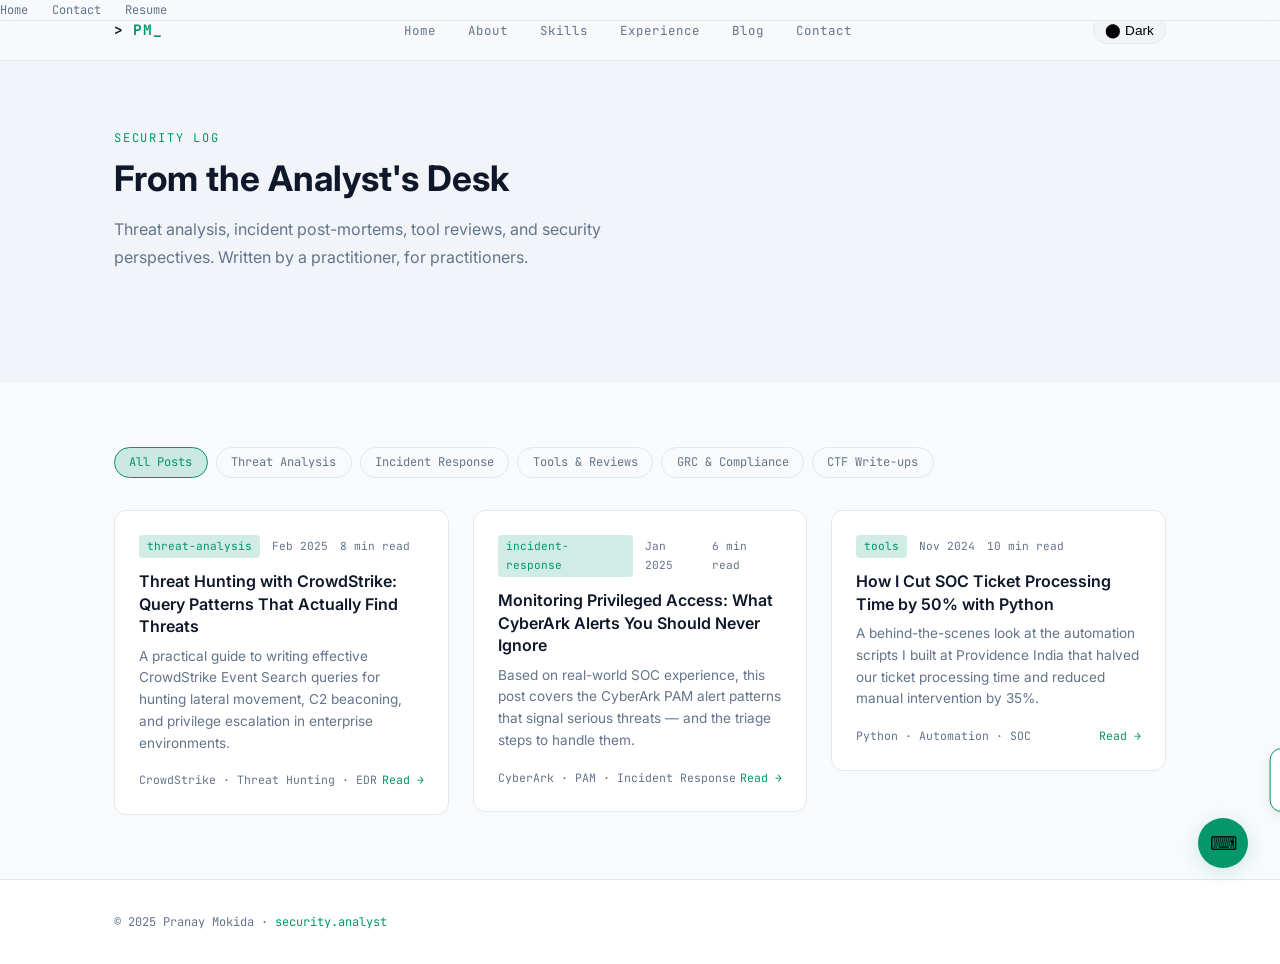
==== blog.html @ 8c3c6b0b "new site" ====
<!DOCTYPE html>
<html lang="en" data-theme="light">
<head>
  <meta charset="UTF-8">
  <meta name="viewport" content="width=device-width, initial-scale=1.0">
  <title>Security Log · Pranay Mokida</title>
  <meta name="description" content="Pranay Mokida's cybersecurity blog — threat analysis, incident response write-ups, and security research.">
  <meta name="author" content="Pranay Mokida">
  <link rel="canonical" href="https://pranaymokida.xyz/blog.html">
  <meta property="og:title" content="Security Log · Pranay Mokida">
  <meta property="og:description" content="Threat analysis, incident response write-ups, and security perspectives from Pranay Mokida.">
  <meta property="og:type" content="website">
  <link rel="stylesheet" href="css/style.css">
  <link rel="icon" href="data:image/svg+xml,<svg xmlns='http://www.w3.org/2000/svg' viewBox='0 0 100 100'><text y='.9em' font-size='90'>🛡</text></svg>">
</head>
<body>

<nav>
  <div class="nav-inner">
    <a href="index.html" class="nav-logo"><span>&gt;</span> PM_</a>
    <ul class="nav-links" id="nav-links">
      <li><a href="index.html#home">Home</a></li>
      <li><a href="index.html#about">About</a></li>
      <li><a href="index.html#skills">Skills</a></li>
      <li><a href="index.html#experience">Experience</a></li>
      <li><a href="blog.html" class="active">Blog</a></li>
      <li><a href="index.html#contact">Contact</a></li>
    </ul>
    <div class="nav-actions">
      <button class="theme-toggle" id="theme-toggle">⬤ Dark</button>
      <button class="hamburger" id="hamburger" aria-label="Open menu">
        <span></span><span></span><span></span>
      </button>
    </div>
  </div>
</nav>

<!-- Blog Hero -->
<div class="blog-page-hero">
  <div class="container">
    <p class="section-label">Security Log</p>
    <h1 class="section-title">From the Analyst's Desk</h1>
    <p class="section-subtitle">Threat analysis, incident post-mortems, tool reviews, and security perspectives. Written by a practitioner, for practitioners.</p>
  </div>
</div>

<!-- Blog Content -->
<div class="blog-page-grid">
  <div class="container">
    <!-- Filters -->
    <div class="blog-filters" id="blog-filters">
      <button class="filter-btn active" data-cat="all">All Posts</button>
      <button class="filter-btn" data-cat="threat-analysis">Threat Analysis</button>
      <button class="filter-btn" data-cat="incident-response">Incident Response</button>
      <button class="filter-btn" data-cat="tools">Tools & Reviews</button>
      <button class="filter-btn" data-cat="grc">GRC & Compliance</button>
      <button class="filter-btn" data-cat="ctf">CTF Write-ups</button>
    </div>

    <!-- Blog Grid (populated by JS) -->
    <div class="blog-grid" id="blog-grid">
      <div class="blog-empty">Loading posts...</div>
    </div>
  </div>
</div>

<footer>
  <div class="container footer-inner">
    <div class="footer-copy">© 2025 Pranay Mokida · <span class="mono" style="color:var(--accent);">security.analyst</span></div>
    <nav class="footer-links">
      <a href="index.html">Home</a>
      <a href="index.html#contact">Contact</a>
      <a href="index.html">Resume</a>
    </nav>
  </div>
</footer>

<button class="terminal-fab" id="terminal-fab" title="Open terminal">⌨</button>

<div class="terminal-window" id="terminal-window">
  <div class="term-bar">
    <div class="term-dot term-dot-r"></div>
    <div class="term-dot term-dot-y"></div>
    <div class="term-dot term-dot-g"></div>
    <span class="term-title">pranay@pm-terminal ~ bash</span>
  </div>
  <div class="terminal-output" id="term-output"></div>
  <div class="terminal-input-wrap">
    <span class="term-prompt">pranay@pm ~ $</span>
    <input type="text" class="terminal-input" id="term-input" placeholder="type a command..." autocomplete="off" spellcheck="false">
  </div>
</div>

<div class="achievement-toast" id="achievement-toast">
  <div class="achievement-icon">🏆</div>
  <div class="achievement-text">
    <div class="achievement-label">Achievement Unlocked</div>
    <div class="achievement-name"></div>
  </div>
</div>

<script src="blog-data.js"></script>
<script>
(function() {
  const grid = document.getElementById('blog-grid');
  if (!grid || typeof BLOG_POSTS === 'undefined') return;

  function render(posts) {
    if (posts.length === 0) {
      grid.innerHTML = '<div class="blog-empty">No posts in this category yet. Check back soon!</div>';
      return;
    }
    grid.innerHTML = posts.map(p => `
      <div class="blog-card-wrap" data-cat="${p.category}">
        <a href="post.html?slug=${p.slug}" class="blog-card">
          <div class="blog-card-meta">
            <span class="blog-cat">${p.category}</span>
            <span>${p.date}</span>
            <span>${p.readTime}</span>
          </div>
          <div class="blog-card-title">${p.title}</div>
          <div class="blog-card-excerpt">${p.excerpt}</div>
          <div class="blog-card-footer">
            <span>${p.tags ? p.tags.slice(0,3).join(' · ') : ''}</span>
            <span class="blog-read-more">Read →</span>
          </div>
        </a>
      </div>
    `).join('');
  }

  render(BLOG_POSTS);

  // Filter
  document.querySelectorAll('.filter-btn').forEach(btn => {
    btn.addEventListener('click', () => {
      document.querySelectorAll('.filter-btn').forEach(b => b.classList.remove('active'));
      btn.classList.add('active');
      const cat = btn.dataset.cat;
      if (cat === 'all') { render(BLOG_POSTS); }
      else { render(BLOG_POSTS.filter(p => p.category === cat)); }
    });
  });
})();
</script>
<script src="js/main.js"></script>
</body>
</html>
---- css/style.css ----
/* ============================================================
   Pranay Mokida – Cybersecurity Portfolio
   style.css
   ============================================================ */

/* ---------- Google Fonts ---------- */
@import url('https://fonts.googleapis.com/css2?family=JetBrains+Mono:wght@300;400;500;700&family=Inter:wght@300;400;500;600;700&display=swap');

/* ---------- CSS Custom Properties ---------- */
:root {
  --bg:        #f8fafc;
  --surface:   #ffffff;
  --surface2:  #f1f5f9;
  --text:      #0f172a;
  --muted:     #64748b;
  --accent:    #059669;
  --accent2:   #0891b2;
  --accent-glow: rgba(5, 150, 105, 0.18);
  --border:    #e2e8f0;
  --code-bg:   #f1f5f9;
  --nav-bg:    rgba(248,250,252,0.85);
  --shadow:    0 1px 3px rgba(0,0,0,0.08), 0 4px 16px rgba(0,0,0,0.06);
  --radius:    12px;
  --mono:      'JetBrains Mono', monospace;
  --sans:      'Inter', sans-serif;
  --transition: 0.25s cubic-bezier(0.4,0,0.2,1);
}

[data-theme="dark"] {
  --bg:        #030712;
  --surface:   #0f172a;
  --surface2:  #1e293b;
  --text:      #f1f5f9;
  --muted:     #94a3b8;
  --accent:    #10b981;
  --accent2:   #06b6d4;
  --accent-glow: rgba(16, 185, 129, 0.15);
  --border:    #1e293b;
  --code-bg:   #1e293b;
  --nav-bg:    rgba(3,7,18,0.85);
  --shadow:    0 1px 3px rgba(0,0,0,0.4), 0 4px 16px rgba(0,0,0,0.3);
}

/* ---------- Reset & Base ---------- */
*, *::before, *::after { box-sizing: border-box; margin: 0; padding: 0; }

html {
  scroll-behavior: smooth;
  font-size: 16px;
}

body {
  background-color: var(--bg);
  color: var(--text);
  font-family: var(--sans);
  line-height: 1.7;
  transition: background-color var(--transition), color var(--transition);
  overflow-x: hidden;
}

a { color: var(--accent); text-decoration: none; transition: color var(--transition); }
a:hover { color: var(--accent2); }

img { max-width: 100%; display: block; }

/* ---------- Scrollbar ---------- */
::-webkit-scrollbar { width: 6px; }
::-webkit-scrollbar-track { background: var(--bg); }
::-webkit-scrollbar-thumb { background: var(--border); border-radius: 3px; }
::-webkit-scrollbar-thumb:hover { background: var(--accent); }

/* ---------- Selection ---------- */
::selection { background: var(--accent-glow); color: var(--accent); }

/* ---------- Typography ---------- */
h1,h2,h3,h4 { line-height: 1.25; font-weight: 700; }
h1 { font-size: clamp(2rem, 5vw, 3.5rem); }
h2 { font-size: clamp(1.5rem, 3vw, 2rem); }
h3 { font-size: 1.15rem; }

.mono { font-family: var(--mono); }
.muted { color: var(--muted); }
.accent { color: var(--accent); }

/* ---------- Layout Helpers ---------- */
.container {
  max-width: 1100px;
  margin: 0 auto;
  padding: 0 1.5rem;
}

section { padding: 5rem 0; }

.section-label {
  font-family: var(--mono);
  font-size: 0.75rem;
  letter-spacing: 0.15em;
  text-transform: uppercase;
  color: var(--accent);
  margin-bottom: 0.5rem;
}

.section-title {
  font-size: clamp(1.6rem, 3vw, 2.2rem);
  margin-bottom: 1rem;
}

.section-subtitle {
  color: var(--muted);
  max-width: 560px;
  margin-bottom: 3rem;
}

/* ---------- Navigation ---------- */
nav {
  position: fixed;
  top: 0; left: 0; right: 0;
  z-index: 100;
  background: var(--nav-bg);
  backdrop-filter: blur(12px);
  -webkit-backdrop-filter: blur(12px);
  border-bottom: 1px solid var(--border);
  transition: background var(--transition), border-color var(--transition);
}

.nav-inner {
  display: flex;
  align-items: center;
  justify-content: space-between;
  padding: 1rem 1.5rem;
  max-width: 1100px;
  margin: 0 auto;
}

.nav-logo {
  font-family: var(--mono);
  font-size: 0.9rem;
  font-weight: 700;
  color: var(--accent);
  letter-spacing: 0.05em;
}

.nav-logo span { color: var(--text); }

.nav-links {
  display: flex;
  align-items: center;
  gap: 2rem;
  list-style: none;
}

.nav-links a {
  font-family: var(--mono);
  font-size: 0.78rem;
  letter-spacing: 0.08em;
  color: var(--muted);
  transition: color var(--transition);
}

.nav-links a:hover, .nav-links a.active { color: var(--accent); }

.nav-actions { display: flex; align-items: center; gap: 1rem; }

/* Theme Toggle */
.theme-toggle {
  background: var(--surface2);
  border: 1px solid var(--border);
  border-radius: 20px;
  padding: 0.3rem 0.7rem;
  cursor: pointer;
  font-size: 0.85rem;
  transition: all var(--transition);
  display: flex;
  align-items: center;
  gap: 0.4rem;
}

.theme-toggle:hover { border-color: var(--accent); }

.hamburger {
  display: none;
  background: none;
  border: none;
  cursor: pointer;
  padding: 0.4rem;
  flex-direction: column;
  gap: 5px;
}

.hamburger span {
  display: block;
  width: 22px;
  height: 2px;
  background: var(--text);
  border-radius: 2px;
  transition: all var(--transition);
}

/* ---------- Hero ---------- */
#home {
  min-height: 100vh;
  display: flex;
  align-items: center;
  position: relative;
  overflow: hidden;
  padding-top: 4rem;
}

#matrix-canvas {
  position: absolute;
  inset: 0;
  opacity: 0.04;
  pointer-events: none;
}

[data-theme="dark"] #matrix-canvas { opacity: 0.12; }

.hero-content { position: relative; z-index: 2; }

.hero-badge {
  display: inline-flex;
  align-items: center;
  gap: 0.5rem;
  background: var(--accent-glow);
  border: 1px solid var(--accent);
  border-radius: 20px;
  padding: 0.3rem 0.9rem;
  font-family: var(--mono);
  font-size: 0.72rem;
  letter-spacing: 0.1em;
  color: var(--accent);
  margin-bottom: 1.5rem;
}

.status-dot {
  width: 7px; height: 7px;
  border-radius: 50%;
  background: var(--accent);
  animation: pulse 2s infinite;
}

@keyframes pulse {
  0%, 100% { opacity: 1; box-shadow: 0 0 0 0 var(--accent-glow); }
  50% { opacity: 0.6; box-shadow: 0 0 0 6px transparent; }
}

.hero-title { margin-bottom: 0.5rem; }

.hero-title .greeting {
  display: block;
  font-family: var(--mono);
  font-size: 0.9rem;
  color: var(--muted);
  font-weight: 400;
  margin-bottom: 0.5rem;
}

.typewriter-wrap {
  display: block;
  overflow: hidden;
}

.typewriter {
  color: var(--accent);
  border-right: 3px solid var(--accent);
  white-space: nowrap;
  animation: blink-cursor 0.8s step-end infinite;
}

@keyframes blink-cursor {
  0%, 100% { border-color: var(--accent); }
  50% { border-color: transparent; }
}

.hero-sub {
  font-size: 1.1rem;
  color: var(--muted);
  max-width: 540px;
  margin: 1.25rem 0 2rem;
}

.hero-cta {
  display: flex;
  gap: 1rem;
  flex-wrap: wrap;
}

.btn {
  display: inline-flex;
  align-items: center;
  gap: 0.5rem;
  padding: 0.7rem 1.5rem;
  border-radius: var(--radius);
  font-family: var(--mono);
  font-size: 0.82rem;
  letter-spacing: 0.06em;
  font-weight: 500;
  cursor: pointer;
  transition: all var(--transition);
  border: 1px solid transparent;
  text-decoration: none;
}

.btn-primary {
  background: var(--accent);
  color: #fff;
}

.btn-primary:hover {
  background: var(--accent2);
  color: #fff;
  transform: translateY(-2px);
  box-shadow: 0 8px 24px var(--accent-glow);
}

.btn-outline {
  background: transparent;
  border-color: var(--border);
  color: var(--text);
}

.btn-outline:hover {
  border-color: var(--accent);
  color: var(--accent);
  transform: translateY(-2px);
}

.hero-stats {
  display: flex;
  gap: 2.5rem;
  margin-top: 3rem;
  flex-wrap: wrap;
}

.stat { text-align: center; }

.stat-num {
  font-family: var(--mono);
  font-size: 2rem;
  font-weight: 700;
  color: var(--accent);
  display: block;
  line-height: 1;
}

.stat-label {
  font-size: 0.75rem;
  color: var(--muted);
  letter-spacing: 0.08em;
  text-transform: uppercase;
  margin-top: 0.3rem;
}

/* ---------- About ---------- */
#about { background: var(--surface2); }

.about-grid {
  display: grid;
  grid-template-columns: 1fr 2fr;
  gap: 4rem;
  align-items: center;
}

.about-img-wrap {
  position: relative;
}

.about-img-frame {
  border-radius: var(--radius);
  overflow: hidden;
  border: 2px solid var(--border);
  position: relative;
}

.about-img-frame::after {
  content: '';
  position: absolute;
  inset: 0;
  border-radius: var(--radius);
  border: 2px solid var(--accent);
  transform: translate(8px, 8px);
  z-index: -1;
}

.about-img-frame img {
  width: 100%;
  object-fit: cover;
  display: block;
  filter: grayscale(20%);
  transition: filter var(--transition);
}

.about-img-frame:hover img { filter: grayscale(0%); }

.about-tags {
  display: flex;
  flex-wrap: wrap;
  gap: 0.5rem;
  margin-top: 1.5rem;
}

.tag {
  background: var(--code-bg);
  border: 1px solid var(--border);
  border-radius: 6px;
  padding: 0.25rem 0.65rem;
  font-family: var(--mono);
  font-size: 0.72rem;
  color: var(--accent);
}

.about-text p { color: var(--muted); margin-bottom: 1rem; }

/* ---------- Skills ---------- */
#skills {}

.skills-header {
  display: flex;
  justify-content: space-between;
  align-items: flex-end;
  flex-wrap: wrap;
  gap: 1rem;
  margin-bottom: 3rem;
}

.scan-btn {
  font-family: var(--mono);
  font-size: 0.78rem;
  background: transparent;
  border: 1px solid var(--accent);
  color: var(--accent);
  padding: 0.5rem 1.1rem;
  border-radius: 6px;
  cursor: pointer;
  letter-spacing: 0.08em;
  transition: all var(--transition);
  display: flex;
  align-items: center;
  gap: 0.5rem;
}

.scan-btn:hover {
  background: var(--accent);
  color: #fff;
}

.scan-btn.scanning { animation: scanning 1s steps(2) infinite; }

@keyframes scanning {
  0%, 100% { opacity: 1; }
  50% { opacity: 0.4; }
}

.skills-grid {
  display: grid;
  grid-template-columns: repeat(auto-fill, minmax(320px, 1fr));
  gap: 1.5rem;
}

.skill-card {
  background: var(--surface);
  border: 1px solid var(--border);
  border-radius: var(--radius);
  padding: 1.5rem;
  transition: all var(--transition);
  position: relative;
  overflow: hidden;
}

.skill-card::before {
  content: '';
  position: absolute;
  top: 0; left: 0; right: 0;
  height: 2px;
  background: linear-gradient(90deg, var(--accent), var(--accent2));
  transform: scaleX(0);
  transform-origin: left;
  transition: transform 0.4s ease;
}

.skill-card:hover { border-color: var(--accent); box-shadow: var(--shadow); }
.skill-card:hover::before { transform: scaleX(1); }

.skill-card-header {
  display: flex;
  align-items: center;
  gap: 0.75rem;
  margin-bottom: 1.2rem;
}

.skill-icon {
  width: 36px; height: 36px;
  background: var(--accent-glow);
  border-radius: 8px;
  display: flex;
  align-items: center;
  justify-content: center;
  font-size: 1rem;
}

.skill-card-title {
  font-family: var(--mono);
  font-size: 0.82rem;
  font-weight: 600;
  letter-spacing: 0.06em;
  color: var(--text);
}

.skill-items { display: flex; flex-direction: column; gap: 0.6rem; }

.skill-item {}

.skill-item-top {
  display: flex;
  justify-content: space-between;
  align-items: center;
  margin-bottom: 0.3rem;
}

.skill-name {
  font-size: 0.82rem;
  color: var(--text);
}

.skill-pct {
  font-family: var(--mono);
  font-size: 0.7rem;
  color: var(--accent);
}

.skill-bar {
  height: 4px;
  background: var(--surface2);
  border-radius: 2px;
  overflow: hidden;
}

.skill-bar-fill {
  height: 100%;
  background: linear-gradient(90deg, var(--accent), var(--accent2));
  border-radius: 2px;
  width: 0;
  transition: width 1.2s cubic-bezier(0.4, 0, 0.2, 1);
}

/* ---------- Experience ---------- */
#experience { background: var(--surface2); }

.timeline {
  position: relative;
  padding-left: 2rem;
}

.timeline::before {
  content: '';
  position: absolute;
  left: 0; top: 0; bottom: 0;
  width: 1px;
  background: linear-gradient(to bottom, var(--accent), transparent);
}

.timeline-item {
  position: relative;
  padding-bottom: 3rem;
  opacity: 0;
  transform: translateY(24px);
  transition: opacity 0.6s ease, transform 0.6s ease;
}

.timeline-item.visible { opacity: 1; transform: translateY(0); }

.timeline-dot {
  position: absolute;
  left: -2.35rem;
  top: 0.25rem;
  width: 12px; height: 12px;
  border-radius: 50%;
  background: var(--accent);
  border: 2px solid var(--bg);
  box-shadow: 0 0 0 3px var(--accent-glow);
}

.timeline-header {
  display: flex;
  flex-wrap: wrap;
  gap: 0.5rem;
  align-items: baseline;
  margin-bottom: 0.25rem;
}

.timeline-role {
  font-weight: 700;
  font-size: 1.05rem;
}

.timeline-company {
  font-family: var(--mono);
  font-size: 0.82rem;
  color: var(--accent);
}

.timeline-period {
  font-family: var(--mono);
  font-size: 0.72rem;
  color: var(--muted);
  background: var(--code-bg);
  padding: 0.15rem 0.5rem;
  border-radius: 4px;
  margin-left: auto;
}

.timeline-card {
  background: var(--surface);
  border: 1px solid var(--border);
  border-radius: var(--radius);
  padding: 1.25rem 1.5rem;
  margin-top: 0.75rem;
  transition: border-color var(--transition);
}

.timeline-card:hover { border-color: var(--accent); }

.timeline-bullets {
  list-style: none;
  display: flex;
  flex-direction: column;
  gap: 0.5rem;
}

.timeline-bullets li {
  font-size: 0.88rem;
  color: var(--muted);
  padding-left: 1.1rem;
  position: relative;
  line-height: 1.6;
}

.timeline-bullets li::before {
  content: '›';
  position: absolute;
  left: 0;
  color: var(--accent);
  font-weight: 700;
}

.timeline-tags {
  display: flex;
  flex-wrap: wrap;
  gap: 0.4rem;
  margin-top: 1rem;
}

/* ---------- Blog ---------- */
#blog {}

.blog-grid {
  display: grid;
  grid-template-columns: repeat(auto-fill, minmax(300px, 1fr));
  gap: 1.5rem;
}

.blog-card {
  background: var(--surface);
  border: 1px solid var(--border);
  border-radius: var(--radius);
  padding: 1.5rem;
  transition: all var(--transition);
  display: flex;
  flex-direction: column;
  text-decoration: none;
  color: inherit;
  position: relative;
  overflow: hidden;
}

.blog-card::after {
  content: '';
  position: absolute;
  bottom: 0; left: 0; right: 0;
  height: 2px;
  background: linear-gradient(90deg, var(--accent), var(--accent2));
  transform: scaleX(0);
  transition: transform 0.3s ease;
}

.blog-card:hover { border-color: var(--accent); box-shadow: var(--shadow); transform: translateY(-3px); }
.blog-card:hover::after { transform: scaleX(1); }

.blog-card-meta {
  display: flex;
  gap: 0.75rem;
  font-family: var(--mono);
  font-size: 0.7rem;
  color: var(--muted);
  margin-bottom: 0.75rem;
  align-items: center;
}

.blog-cat {
  background: var(--accent-glow);
  color: var(--accent);
  padding: 0.15rem 0.5rem;
  border-radius: 4px;
}

.blog-card-title {
  font-size: 1rem;
  font-weight: 600;
  margin-bottom: 0.5rem;
  line-height: 1.4;
  color: var(--text);
}

.blog-card-excerpt { font-size: 0.85rem; color: var(--muted); flex: 1; line-height: 1.6; }

.blog-card-footer {
  display: flex;
  justify-content: space-between;
  align-items: center;
  margin-top: 1rem;
  font-family: var(--mono);
  font-size: 0.72rem;
  color: var(--muted);
}

.blog-read-more { color: var(--accent); }

.blog-empty {
  text-align: center;
  padding: 3rem;
  color: var(--muted);
  font-family: var(--mono);
  font-size: 0.85rem;
  grid-column: 1/-1;
}

/* ---------- Contact ---------- */
#contact { background: var(--surface2); }

.contact-grid {
  display: grid;
  grid-template-columns: 1fr 1.5fr;
  gap: 4rem;
  align-items: start;
}

.contact-info { display: flex; flex-direction: column; gap: 1.5rem; }

.contact-item {
  display: flex;
  align-items: center;
  gap: 1rem;
}

.contact-icon {
  width: 42px; height: 42px;
  background: var(--accent-glow);
  border-radius: 10px;
  display: flex;
  align-items: center;
  justify-content: center;
  font-size: 1.1rem;
  flex-shrink: 0;
}

.contact-label {
  font-family: var(--mono);
  font-size: 0.7rem;
  color: var(--muted);
  text-transform: uppercase;
  letter-spacing: 0.1em;
}

.contact-val {
  font-size: 0.9rem;
  color: var(--text);
  font-weight: 500;
}

.contact-links { display: flex; gap: 0.75rem; flex-wrap: wrap; margin-top: 0.5rem; }

.social-btn {
  display: inline-flex;
  align-items: center;
  gap: 0.4rem;
  padding: 0.5rem 1rem;
  border-radius: 8px;
  border: 1px solid var(--border);
  font-family: var(--mono);
  font-size: 0.75rem;
  color: var(--muted);
  transition: all var(--transition);
}

.social-btn:hover {
  border-color: var(--accent);
  color: var(--accent);
  transform: translateY(-2px);
}

/* Terminal Form */
.terminal-form {
  background: var(--surface);
  border: 1px solid var(--border);
  border-radius: var(--radius);
  overflow: hidden;
}

.term-bar {
  background: var(--surface2);
  padding: 0.6rem 1rem;
  display: flex;
  align-items: center;
  gap: 0.5rem;
  border-bottom: 1px solid var(--border);
}

.term-dot {
  width: 10px; height: 10px;
  border-radius: 50%;
}

.term-dot-r { background: #ff5f57; }
.term-dot-y { background: #febc2e; }
.term-dot-g { background: #28c840; }

.term-title {
  font-family: var(--mono);
  font-size: 0.72rem;
  color: var(--muted);
  margin-left: 0.5rem;
}

.term-body { padding: 1.5rem; }

.form-group { margin-bottom: 1.2rem; }

.form-label {
  display: block;
  font-family: var(--mono);
  font-size: 0.72rem;
  color: var(--accent);
  margin-bottom: 0.4rem;
  letter-spacing: 0.06em;
}

.form-label::before { content: '$ '; color: var(--muted); }

.form-input, .form-textarea {
  width: 100%;
  background: var(--code-bg);
  border: 1px solid var(--border);
  border-radius: 8px;
  padding: 0.65rem 0.9rem;
  font-family: var(--mono);
  font-size: 0.85rem;
  color: var(--text);
  transition: border-color var(--transition);
  resize: vertical;
}

.form-input:focus, .form-textarea:focus {
  outline: none;
  border-color: var(--accent);
  box-shadow: 0 0 0 3px var(--accent-glow);
}

.form-textarea { min-height: 110px; }

.form-submit {
  width: 100%;
  padding: 0.8rem;
  background: var(--accent);
  color: #fff;
  border: none;
  border-radius: 8px;
  font-family: var(--mono);
  font-size: 0.82rem;
  letter-spacing: 0.08em;
  cursor: pointer;
  transition: all var(--transition);
  display: flex;
  align-items: center;
  justify-content: center;
  gap: 0.5rem;
}

.form-submit:hover { background: var(--accent2); transform: translateY(-1px); }

/* ---------- Footer ---------- */
footer {
  background: var(--surface);
  border-top: 1px solid var(--border);
  padding: 2rem 0;
}

.footer-inner {
  display: flex;
  justify-content: space-between;
  align-items: center;
  flex-wrap: wrap;
  gap: 1rem;
}

.footer-copy {
  font-family: var(--mono);
  font-size: 0.75rem;
  color: var(--muted);
}

.footer-links { display: flex; gap: 1.5rem; }

.footer-links a {
  font-family: var(--mono);
  font-size: 0.75rem;
  color: var(--muted);
  transition: color var(--transition);
}

.footer-links a:hover { color: var(--accent); }

/* ---------- Terminal Easter Egg ---------- */
.terminal-fab {
  position: fixed;
  bottom: 2rem;
  right: 2rem;
  width: 50px; height: 50px;
  background: var(--accent);
  border-radius: 50%;
  border: none;
  cursor: pointer;
  display: flex;
  align-items: center;
  justify-content: center;
  font-size: 1.2rem;
  box-shadow: 0 4px 20px var(--accent-glow);
  transition: all var(--transition);
  z-index: 200;
}

.terminal-fab:hover { transform: scale(1.1); background: var(--accent2); }

.terminal-overlay {
  position: fixed;
  inset: 0;
  background: rgba(0,0,0,0.5);
  z-index: 300;
  opacity: 0;
  pointer-events: none;
  transition: opacity var(--transition);
}

.terminal-overlay.open { opacity: 1; pointer-events: all; }

.terminal-window {
  position: fixed;
  bottom: 6rem;
  right: 2rem;
  width: 480px;
  max-width: calc(100vw - 2rem);
  background: #0d1117;
  border: 1px solid var(--accent);
  border-radius: var(--radius);
  overflow: hidden;
  z-index: 301;
  transform: translateY(20px) scale(0.97);
  opacity: 0;
  pointer-events: none;
  transition: all 0.25s cubic-bezier(0.4,0,0.2,1);
  box-shadow: 0 0 40px rgba(16,185,129,0.2);
}

.terminal-window.open { transform: translateY(0) scale(1); opacity: 1; pointer-events: all; }

.terminal-window .term-bar { background: #161b22; }

.terminal-output {
  padding: 1rem;
  height: 280px;
  overflow-y: auto;
  font-family: var(--mono);
  font-size: 0.78rem;
  line-height: 1.7;
  color: #c9d1d9;
}

.term-line-accent { color: #10b981; }
.term-line-muted { color: #6e7681; }
.term-line-cyan { color: #06b6d4; }
.term-line-err { color: #f85149; }

.terminal-input-wrap {
  display: flex;
  align-items: center;
  padding: 0.6rem 1rem;
  border-top: 1px solid #21262d;
  gap: 0.5rem;
}

.term-prompt {
  font-family: var(--mono);
  font-size: 0.78rem;
  color: #10b981;
  white-space: nowrap;
}

.terminal-input {
  flex: 1;
  background: transparent;
  border: none;
  font-family: var(--mono);
  font-size: 0.78rem;
  color: #c9d1d9;
  outline: none;
  caret-color: #10b981;
}

/* ---------- Achievement Toast ---------- */
.achievement-toast {
  position: fixed;
  bottom: 5.5rem;
  right: 2rem;
  background: var(--surface);
  border: 1px solid var(--accent);
  border-radius: var(--radius);
  padding: 0.75rem 1rem;
  display: flex;
  align-items: center;
  gap: 0.75rem;
  z-index: 500;
  transform: translateX(110%);
  transition: transform 0.4s cubic-bezier(0.34,1.56,0.64,1);
  box-shadow: var(--shadow);
  max-width: 300px;
}

.achievement-toast.show { transform: translateX(0); }

.achievement-icon { font-size: 1.4rem; }

.achievement-text {}

.achievement-label {
  font-family: var(--mono);
  font-size: 0.62rem;
  color: var(--accent);
  text-transform: uppercase;
  letter-spacing: 0.12em;
}

.achievement-name {
  font-size: 0.85rem;
  font-weight: 600;
  color: var(--text);
}

/* ---------- Blog Page ---------- */
.blog-page-hero {
  padding: 8rem 0 4rem;
  background: var(--surface2);
}

.blog-page-grid {
  padding: 4rem 0;
}

.blog-filters {
  display: flex;
  gap: 0.5rem;
  flex-wrap: wrap;
  margin-bottom: 2rem;
}

.filter-btn {
  font-family: var(--mono);
  font-size: 0.75rem;
  padding: 0.4rem 0.9rem;
  border-radius: 20px;
  border: 1px solid var(--border);
  background: transparent;
  color: var(--muted);
  cursor: pointer;
  transition: all var(--transition);
}

.filter-btn.active, .filter-btn:hover {
  border-color: var(--accent);
  color: var(--accent);
  background: var(--accent-glow);
}

/* ---------- Post Page ---------- */
.post-hero { padding: 8rem 0 3rem; background: var(--surface2); }

.post-meta {
  display: flex;
  gap: 1rem;
  flex-wrap: wrap;
  align-items: center;
  font-family: var(--mono);
  font-size: 0.75rem;
  color: var(--muted);
  margin-top: 0.75rem;
}

.post-body {
  max-width: 740px;
  margin: 3rem auto;
  padding: 0 1.5rem;
}

.post-body h2 { margin: 2rem 0 1rem; }
.post-body h3 { margin: 1.5rem 0 0.75rem; }
.post-body p { color: var(--muted); margin-bottom: 1rem; }
.post-body ul, .post-body ol { margin: 1rem 0 1rem 1.5rem; color: var(--muted); }
.post-body li { margin-bottom: 0.4rem; }
.post-body pre { background: var(--code-bg); padding: 1.25rem; border-radius: 8px; overflow-x: auto; margin: 1.25rem 0; border: 1px solid var(--border); }
.post-body code { font-family: var(--mono); font-size: 0.85rem; background: var(--code-bg); padding: 0.15em 0.4em; border-radius: 4px; color: var(--accent); }
.post-body pre code { background: transparent; padding: 0; color: #c9d1d9; }
.post-body blockquote { border-left: 3px solid var(--accent); padding-left: 1.25rem; margin: 1.25rem 0; color: var(--muted); font-style: italic; }
.post-body a { color: var(--accent); text-decoration: underline; }
.post-body hr { border: none; border-top: 1px solid var(--border); margin: 2rem 0; }

/* ---------- Glitch effect ---------- */
@keyframes glitch {
  0%,100% { clip-path: inset(0 0 98% 0); transform: translateX(-3px); }
  20% { clip-path: inset(30% 0 60% 0); transform: translateX(3px); }
  40% { clip-path: inset(60% 0 30% 0); transform: translateX(-3px); }
  60% { clip-path: inset(80% 0 10% 0); transform: translateX(2px); }
  80% { clip-path: inset(10% 0 80% 0); transform: translateX(-2px); }
}

.glitch { position: relative; }
.glitch::before, .glitch::after {
  content: attr(data-text);
  position: absolute;
  top: 0; left: 0;
  width: 100%;
  color: var(--text);
}
.glitch::before { color: var(--accent); animation: glitch 3s infinite linear alternate-reverse; }
.glitch::after { color: var(--accent2); animation: glitch 2.5s infinite linear alternate; }

/* ---------- Scroll reveal ---------- */
.reveal {
  opacity: 0;
  transform: translateY(30px);
  transition: opacity 0.7s ease, transform 0.7s ease;
}

.reveal.visible { opacity: 1; transform: translateY(0); }

/* ---------- Responsive ---------- */
@media (max-width: 768px) {
  .nav-links { display: none; flex-direction: column; position: absolute; top: 100%; left: 0; right: 0; background: var(--nav-bg); backdrop-filter: blur(12px); border-bottom: 1px solid var(--border); padding: 1rem 1.5rem; gap: 1rem; }
  .nav-links.open { display: flex; }
  .hamburger { display: flex; }
  .about-grid { grid-template-columns: 1fr; gap: 2rem; }
  .about-img-wrap { max-width: 260px; margin: 0 auto; }
  .contact-grid { grid-template-columns: 1fr; gap: 2rem; }
  .hero-stats { gap: 1.5rem; }
  .skills-grid { grid-template-columns: 1fr; }
  .terminal-window { bottom: 4.5rem; right: 1rem; width: calc(100vw - 2rem); }
  .achievement-toast { right: 1rem; bottom: 5rem; }
}

@media (max-width: 480px) {
  section { padding: 3.5rem 0; }
  .timeline { padding-left: 1.5rem; }
  .timeline-dot { left: -1.85rem; }
}

/* ---------- Utility ---------- */
.sr-only { position: absolute; width: 1px; height: 1px; padding: 0; margin: -1px; overflow: hidden; clip: rect(0,0,0,0); white-space: nowrap; border: 0; }
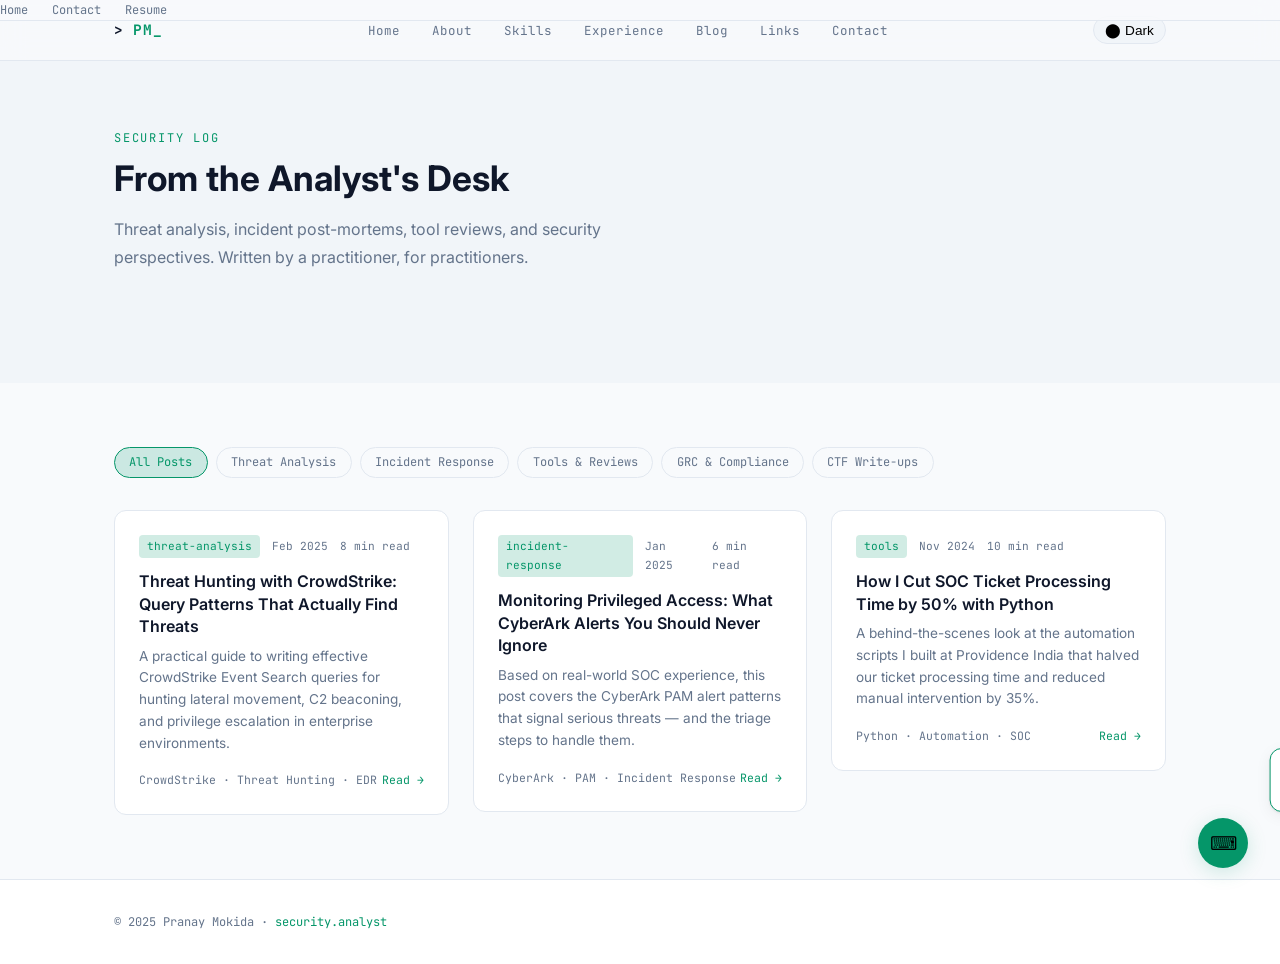
==== commit fdb061a8: "updated website" ====
--- a/blog.html
+++ b/blog.html
@@ -24,6 +24,7 @@
       <li><a href="index.html#skills">Skills</a></li>
       <li><a href="index.html#experience">Experience</a></li>
       <li><a href="blog.html" class="active">Blog</a></li>
+      <li><a href="links.html">Links</a></li>
       <li><a href="index.html#contact">Contact</a></li>
     </ul>
     <div class="nav-actions">
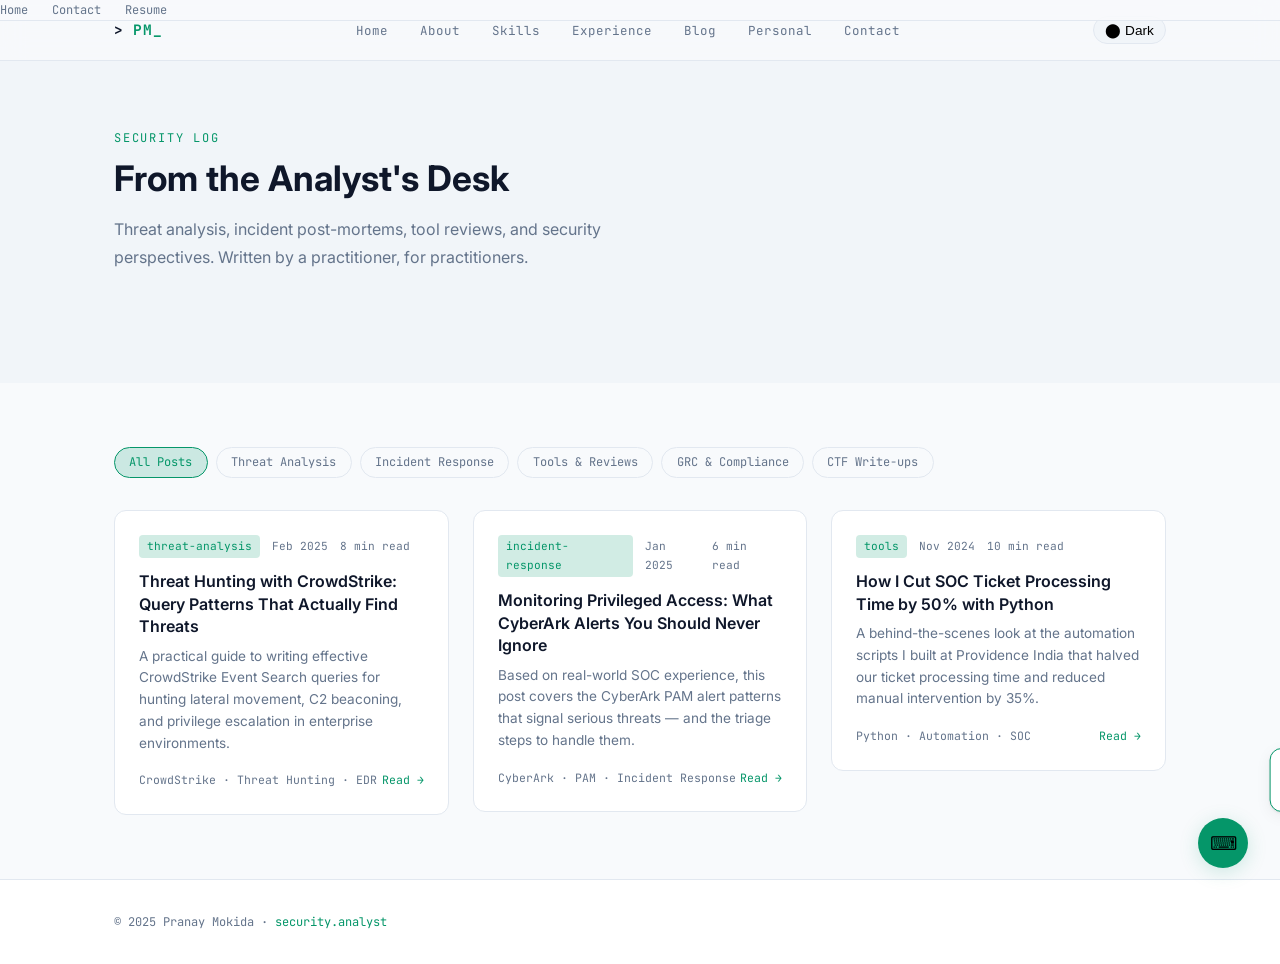
==== commit 7563af88: "links" ====
--- a/blog.html
+++ b/blog.html
@@ -24,7 +24,7 @@
       <li><a href="index.html#skills">Skills</a></li>
       <li><a href="index.html#experience">Experience</a></li>
       <li><a href="blog.html" class="active">Blog</a></li>
-      <li><a href="links.html">Links</a></li>
+      <li><a href="links.html">Personal</a></li>
       <li><a href="index.html#contact">Contact</a></li>
     </ul>
     <div class="nav-actions">
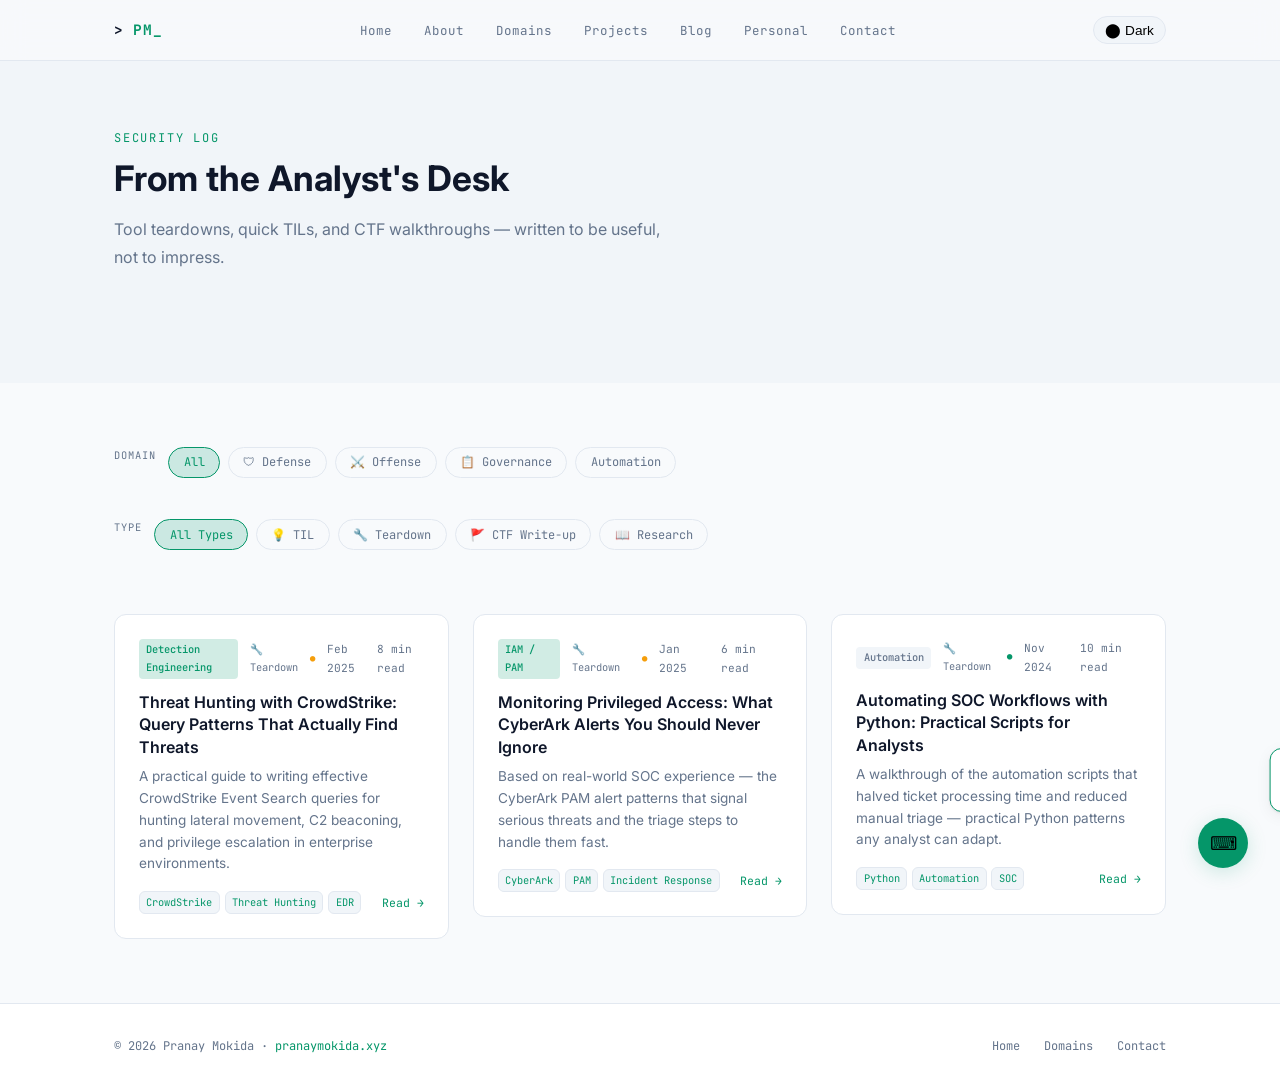
==== commit 1de5268a: "Add domain knowledge map, CTF tracker, blog SEO + multi-axis filtering Homepage: - Add Security Doma" ====
--- a/blog.html
+++ b/blog.html
@@ -3,33 +3,57 @@
 <head>
   <meta charset="UTF-8">
   <meta name="viewport" content="width=device-width, initial-scale=1.0">
+
   <title>Security Log · Pranay Mokida</title>
-  <meta name="description" content="Pranay Mokida's cybersecurity blog — threat analysis, incident response write-ups, and security research.">
+  <meta name="description" content="Tool teardowns, TIL notes, and CTF write-ups across detection engineering, incident response, IAM/PAM, GRC, malware analysis, and offensive security. Written by a practitioner.">
+  <meta name="keywords" content="cybersecurity blog, detection engineering, threat hunting, incident response, malware analysis, CrowdStrike, CyberArk, CTF walkthroughs, security TIL, IAM security">
   <meta name="author" content="Pranay Mokida">
   <link rel="canonical" href="https://pranaymokida.xyz/blog.html">
+
+  <meta property="og:type" content="website">
+  <meta property="og:url" content="https://pranaymokida.xyz/blog.html">
   <meta property="og:title" content="Security Log · Pranay Mokida">
-  <meta property="og:description" content="Threat analysis, incident response write-ups, and security perspectives from Pranay Mokida.">
-  <meta property="og:type" content="website">
+  <meta property="og:description" content="Tool teardowns, TIL notes, and CTF write-ups across detection engineering, incident response, malware analysis, and offensive security.">
+
+  <meta name="twitter:card" content="summary">
+  <meta name="twitter:title" content="Security Log · Pranay Mokida">
+  <meta name="twitter:description" content="Cybersecurity writing for practitioners — detection, response, identity, red team, GRC.">
+
+  <script type="application/ld+json">
+  {
+    "@context": "https://schema.org",
+    "@type": "Blog",
+    "name": "Security Log",
+    "description": "Tool teardowns, TIL notes, and CTF write-ups by Pranay Mokida.",
+    "url": "https://pranaymokida.xyz/blog.html",
+    "author": {
+      "@type": "Person",
+      "name": "Pranay Mokida",
+      "url": "https://pranaymokida.xyz"
+    }
+  }
+  </script>
+
   <link rel="stylesheet" href="css/style.css">
   <link rel="icon" href="data:image/svg+xml,<svg xmlns='http://www.w3.org/2000/svg' viewBox='0 0 100 100'><text y='.9em' font-size='90'>🛡</text></svg>">
 </head>
 <body>
 
-<nav>
+<nav role="navigation" aria-label="Main navigation">
   <div class="nav-inner">
     <a href="index.html" class="nav-logo"><span>&gt;</span> PM_</a>
-    <ul class="nav-links" id="nav-links">
+    <ul class="nav-links" id="nav-links" role="list">
       <li><a href="index.html#home">Home</a></li>
       <li><a href="index.html#about">About</a></li>
-      <li><a href="index.html#skills">Skills</a></li>
-      <li><a href="index.html#experience">Experience</a></li>
+      <li><a href="index.html#domains">Domains</a></li>
+      <li><a href="index.html#projects">Projects</a></li>
       <li><a href="blog.html" class="active">Blog</a></li>
       <li><a href="links.html">Personal</a></li>
       <li><a href="index.html#contact">Contact</a></li>
     </ul>
     <div class="nav-actions">
-      <button class="theme-toggle" id="theme-toggle">⬤ Dark</button>
-      <button class="hamburger" id="hamburger" aria-label="Open menu">
+      <button class="theme-toggle" id="theme-toggle" aria-label="Toggle dark/light mode">⬤ Dark</button>
+      <button class="hamburger" id="hamburger" aria-label="Open menu" aria-expanded="false">
         <span></span><span></span><span></span>
       </button>
     </div>
@@ -41,24 +65,37 @@
   <div class="container">
     <p class="section-label">Security Log</p>
     <h1 class="section-title">From the Analyst's Desk</h1>
-    <p class="section-subtitle">Threat analysis, incident post-mortems, tool reviews, and security perspectives. Written by a practitioner, for practitioners.</p>
+    <p class="section-subtitle">Tool teardowns, quick TILs, and CTF walkthroughs — written to be useful, not to impress.</p>
+    <div id="blog-active-filter-label" class="blog-active-filter" style="display:none;"></div>
   </div>
 </div>
 
 <!-- Blog Content -->
 <div class="blog-page-grid">
   <div class="container">
-    <!-- Filters -->
-    <div class="blog-filters" id="blog-filters">
-      <button class="filter-btn active" data-cat="all">All Posts</button>
-      <button class="filter-btn" data-cat="threat-analysis">Threat Analysis</button>
-      <button class="filter-btn" data-cat="incident-response">Incident Response</button>
-      <button class="filter-btn" data-cat="tools">Tools & Reviews</button>
-      <button class="filter-btn" data-cat="grc">GRC & Compliance</button>
-      <button class="filter-btn" data-cat="ctf">CTF Write-ups</button>
+
+    <!-- Domain filters -->
+    <div class="blog-filter-section">
+      <div class="blog-filters" id="domain-filters" aria-label="Filter by domain">
+        <span class="filter-label">Domain</span>
+        <button class="filter-btn active" data-domain="all">All</button>
+        <button class="filter-btn filter-btn--defense" data-domain="defense">🛡 Defense</button>
+        <button class="filter-btn filter-btn--offense" data-domain="offense">⚔️ Offense</button>
+        <button class="filter-btn filter-btn--gov" data-domain="governance">📋 Governance</button>
+        <button class="filter-btn" data-domain="automation">Automation</button>
+      </div>
+      <!-- Type filters -->
+      <div class="blog-filters blog-filters--type" id="type-filters" aria-label="Filter by content type">
+        <span class="filter-label">Type</span>
+        <button class="filter-btn active" data-type="all">All Types</button>
+        <button class="filter-btn" data-type="til">💡 TIL</button>
+        <button class="filter-btn" data-type="teardown">🔧 Teardown</button>
+        <button class="filter-btn" data-type="writeup">🚩 CTF Write-up</button>
+        <button class="filter-btn" data-type="research">📖 Research</button>
+      </div>
     </div>
 
-    <!-- Blog Grid (populated by JS) -->
+    <!-- Blog Grid -->
     <div class="blog-grid" id="blog-grid">
       <div class="blog-empty">Loading posts...</div>
     </div>
@@ -67,18 +104,18 @@
 
 <footer>
   <div class="container footer-inner">
-    <div class="footer-copy">© 2025 Pranay Mokida · <span class="mono" style="color:var(--accent);">security.analyst</span></div>
-    <nav class="footer-links">
+    <div class="footer-copy">© 2026 Pranay Mokida · <span class="mono" style="color:var(--accent);">pranaymokida.xyz</span></div>
+    <nav class="footer-links" aria-label="Footer navigation">
       <a href="index.html">Home</a>
+      <a href="index.html#domains">Domains</a>
       <a href="index.html#contact">Contact</a>
-      <a href="index.html">Resume</a>
     </nav>
   </div>
 </footer>
 
-<button class="terminal-fab" id="terminal-fab" title="Open terminal">⌨</button>
-
-<div class="terminal-window" id="terminal-window">
+<button class="terminal-fab" id="terminal-fab" aria-label="Open terminal" title="Open terminal">⌨</button>
+
+<div class="terminal-window" id="terminal-window" role="dialog" aria-label="Interactive terminal">
   <div class="term-bar">
     <div class="term-dot term-dot-r"></div>
     <div class="term-dot term-dot-y"></div>
@@ -92,7 +129,7 @@
   </div>
 </div>
 
-<div class="achievement-toast" id="achievement-toast">
+<div class="achievement-toast" id="achievement-toast" role="status" aria-live="polite">
   <div class="achievement-icon">🏆</div>
   <div class="achievement-text">
     <div class="achievement-label">Achievement Unlocked</div>
@@ -103,45 +140,133 @@
 <script src="blog-data.js"></script>
 <script>
 (function() {
-  const grid = document.getElementById('blog-grid');
+  /* ── Domain mapping ──────────────────────────────────── */
+  var DOMAIN_GROUP = {
+    'detection': 'defense', 'threat-hunting': 'defense', 'incident-response': 'defense',
+    'forensics': 'defense', 'malware-analysis': 'defense', 'iam-pam': 'defense',
+    'endpoint': 'defense', 'network': 'defense', 'vulnerability': 'defense',
+    'red-team': 'offense', 'osint': 'offense', 'ctf': 'offense',
+    'web-security': 'offense', 'privesc': 'offense',
+    'grc': 'governance', 'compliance': 'governance', 'cloud': 'governance', 'architecture': 'governance',
+    'automation': 'automation', 'general': 'automation'
+  };
+
+  var DOMAIN_LABELS = {
+    'detection': 'Detection Engineering', 'threat-hunting': 'Threat Hunting',
+    'incident-response': 'Incident Response', 'forensics': 'Digital Forensics',
+    'malware-analysis': 'Malware Analysis', 'iam-pam': 'IAM / PAM',
+    'endpoint': 'Endpoint Security', 'network': 'Network Security',
+    'vulnerability': 'Vuln Management', 'red-team': 'Red Team',
+    'osint': 'OSINT', 'ctf': 'CTF', 'web-security': 'Web App Security',
+    'privesc': 'Privilege Escalation', 'grc': 'GRC & Risk',
+    'compliance': 'ISO 27001 / Compliance', 'cloud': 'Cloud Security',
+    'architecture': 'Security Architecture', 'automation': 'Automation', 'general': 'General'
+  };
+
+  var TYPE_LABELS = {
+    'til': '💡 TIL', 'teardown': '🔧 Teardown',
+    'writeup': '🚩 CTF Write-up', 'research': '📖 Research'
+  };
+
+  var grid   = document.getElementById('blog-grid');
+  var label  = document.getElementById('blog-active-filter-label');
   if (!grid || typeof BLOG_POSTS === 'undefined') return;
 
+  /* ── State ───────────────────────────────────────────── */
+  var activeDomain  = 'all';   // 'all' | 'defense' | 'offense' | 'governance' | 'automation'
+  var activeType    = 'all';
+  var specificSlug  = null;    // exact domain slug from ?domain= URL param
+
+  /* ── Render ──────────────────────────────────────────── */
   function render(posts) {
     if (posts.length === 0) {
-      grid.innerHTML = '<div class="blog-empty">No posts in this category yet. Check back soon!</div>';
+      grid.innerHTML = '<div class="blog-empty">No posts for this filter yet — more coming soon.</div>';
       return;
     }
-    grid.innerHTML = posts.map(p => `
-      <div class="blog-card-wrap" data-cat="${p.category}">
-        <a href="post.html?slug=${p.slug}" class="blog-card">
-          <div class="blog-card-meta">
-            <span class="blog-cat">${p.category}</span>
-            <span>${p.date}</span>
-            <span>${p.readTime}</span>
-          </div>
-          <div class="blog-card-title">${p.title}</div>
-          <div class="blog-card-excerpt">${p.excerpt}</div>
-          <div class="blog-card-footer">
-            <span>${p.tags ? p.tags.slice(0,3).join(' · ') : ''}</span>
-            <span class="blog-read-more">Read →</span>
-          </div>
-        </a>
-      </div>
-    `).join('');
-  }
-
-  render(BLOG_POSTS);
-
-  // Filter
-  document.querySelectorAll('.filter-btn').forEach(btn => {
-    btn.addEventListener('click', () => {
-      document.querySelectorAll('.filter-btn').forEach(b => b.classList.remove('active'));
+    grid.innerHTML = posts.map(function(p) {
+      var domainLabel = DOMAIN_LABELS[p.domain] || p.domain || '';
+      var typeLabel   = TYPE_LABELS[p.type] || p.type || '';
+      var diff        = p.difficulty || '';
+      return '<div class="blog-card-wrap" data-domain="' + (p.domain || '') + '" data-type="' + (p.type || '') + '">' +
+        '<a href="post.html?slug=' + p.slug + '" class="blog-card">' +
+          '<div class="blog-card-meta">' +
+            (domainLabel ? '<span class="blog-domain-badge blog-domain-badge--' + (DOMAIN_GROUP[p.domain] || 'other') + '">' + domainLabel + '</span>' : '') +
+            (typeLabel   ? '<span class="blog-type-badge">' + typeLabel + '</span>' : '') +
+            (diff        ? '<span class="blog-difficulty blog-difficulty--' + diff + '" title="' + diff + '">●</span>' : '') +
+            '<span>' + p.date + '</span>' +
+            '<span>' + p.readTime + '</span>' +
+          '</div>' +
+          '<div class="blog-card-title">' + p.title + '</div>' +
+          '<div class="blog-card-excerpt">' + p.excerpt + '</div>' +
+          '<div class="blog-card-footer">' +
+            '<span class="blog-tag-list">' + (p.tags ? p.tags.slice(0,3).map(function(t){ return '<span class="tag tag--sm">' + t + '</span>'; }).join('') : '') + '</span>' +
+            '<span class="blog-read-more">Read →</span>' +
+          '</div>' +
+        '</a>' +
+      '</div>';
+    }).join('');
+  }
+
+  function applyFilters() {
+    var filtered = BLOG_POSTS;
+    if (specificSlug) {
+      filtered = filtered.filter(function(p){ return p.domain === specificSlug; });
+    } else if (activeDomain !== 'all') {
+      filtered = filtered.filter(function(p){ return DOMAIN_GROUP[p.domain] === activeDomain; });
+    }
+    if (activeType !== 'all') {
+      filtered = filtered.filter(function(p){ return p.type === activeType; });
+    }
+    render(filtered);
+
+    // Update label banner
+    if (specificSlug && label) {
+      label.style.display = 'block';
+      label.textContent = 'Showing: ' + (DOMAIN_LABELS[specificSlug] || specificSlug);
+    } else if (label) {
+      label.style.display = 'none';
+    }
+  }
+
+  /* ── Domain filter buttons ───────────────────────────── */
+  document.querySelectorAll('#domain-filters .filter-btn').forEach(function(btn) {
+    btn.addEventListener('click', function() {
+      document.querySelectorAll('#domain-filters .filter-btn').forEach(function(b){ b.classList.remove('active'); });
       btn.classList.add('active');
-      const cat = btn.dataset.cat;
-      if (cat === 'all') { render(BLOG_POSTS); }
-      else { render(BLOG_POSTS.filter(p => p.category === cat)); }
+      activeDomain = btn.dataset.domain;
+      specificSlug = null; // clear URL-driven filter
+      applyFilters();
     });
   });
+
+  /* ── Type filter buttons ─────────────────────────────── */
+  document.querySelectorAll('#type-filters .filter-btn').forEach(function(btn) {
+    btn.addEventListener('click', function() {
+      document.querySelectorAll('#type-filters .filter-btn').forEach(function(b){ b.classList.remove('active'); });
+      btn.classList.add('active');
+      activeType = btn.dataset.type;
+      applyFilters();
+    });
+  });
+
+  /* ── URL param pre-filter (?domain=detection) ─────────── */
+  var urlParams = new URLSearchParams(window.location.search);
+  var urlDomain = urlParams.get('domain');
+  if (urlDomain) {
+    specificSlug = urlDomain;
+    // Highlight the matching group button
+    var group = DOMAIN_GROUP[urlDomain];
+    if (group) {
+      var groupBtn = document.querySelector('#domain-filters .filter-btn[data-domain="' + group + '"]');
+      if (groupBtn) {
+        document.querySelectorAll('#domain-filters .filter-btn').forEach(function(b){ b.classList.remove('active'); });
+        groupBtn.classList.add('active');
+        activeDomain = group;
+      }
+    }
+  }
+
+  applyFilters();
 })();
 </script>
 <script src="js/main.js"></script>
--- a/css/style.css
+++ b/css/style.css
@@ -112,7 +112,7 @@
 }
 
 /* ---------- Navigation ---------- */
-nav {
+nav:not(.footer-links) {
   position: fixed;
   top: 0; left: 0; right: 0;
   z-index: 100;
@@ -1150,6 +1150,441 @@
 
 .reveal.visible { opacity: 1; transform: translateY(0); }
 
+/* ---------- Domain Knowledge Map ---------- */
+.domain-clusters {
+  display: grid;
+  grid-template-columns: 2fr 1fr 1fr;
+  gap: 1.75rem;
+  margin-top: 2.5rem;
+  align-items: start;
+}
+
+.domain-cluster {
+  background: var(--surface);
+  border: 1px solid var(--border);
+  border-radius: var(--radius);
+  padding: 1.5rem;
+  transition: border-color var(--transition);
+}
+
+.domain-cluster:hover { border-color: var(--accent); }
+
+.domain-cluster--offense { border-top: 2px solid #f59e0b; }
+.domain-cluster--gov     { border-top: 2px solid var(--accent2); }
+
+.domain-cluster-header {
+  display: flex;
+  align-items: center;
+  gap: 0.5rem;
+  margin-bottom: 1rem;
+}
+
+.domain-cluster-icon { font-size: 1.1rem; }
+
+.domain-cluster-label {
+  font-family: var(--mono);
+  font-size: 0.75rem;
+  font-weight: 600;
+  text-transform: uppercase;
+  letter-spacing: 0.1em;
+  color: var(--text);
+  display: flex;
+  align-items: center;
+  gap: 0.5rem;
+}
+
+.learning-badge {
+  font-family: var(--mono);
+  font-size: 0.6rem;
+  font-weight: 500;
+  padding: 0.15rem 0.45rem;
+  border-radius: 20px;
+  background: rgba(245, 158, 11, 0.15);
+  color: #f59e0b;
+  border: 1px solid rgba(245, 158, 11, 0.3);
+  text-transform: uppercase;
+  letter-spacing: 0.08em;
+}
+
+.domain-tags {
+  display: flex;
+  flex-wrap: wrap;
+  gap: 0.4rem;
+}
+
+.domain-tag {
+  font-family: var(--mono);
+  font-size: 0.72rem;
+  padding: 0.3rem 0.7rem;
+  border-radius: 20px;
+  border: 1px solid var(--border);
+  color: var(--muted);
+  background: transparent;
+  text-decoration: none;
+  transition: all var(--transition);
+  white-space: nowrap;
+}
+
+.domain-tag:hover {
+  border-color: var(--accent);
+  color: var(--accent);
+  background: var(--accent-glow);
+}
+
+.domain-tag--offense:hover {
+  border-color: #f59e0b;
+  color: #f59e0b;
+  background: rgba(245, 158, 11, 0.1);
+}
+
+.domain-tag--gov:hover {
+  border-color: var(--accent2);
+  color: var(--accent2);
+  background: rgba(8, 145, 178, 0.1);
+}
+
+/* ---------- CTF & Learning ---------- */
+.ctf-grid {
+  display: grid;
+  grid-template-columns: 280px 1fr;
+  gap: 2rem;
+  margin-top: 2rem;
+  align-items: start;
+}
+
+.ctf-platform-card {
+  background: var(--surface);
+  border: 1px solid var(--border);
+  border-radius: var(--radius);
+  padding: 1.5rem;
+}
+
+.ctf-platform-header {
+  display: flex;
+  align-items: center;
+  gap: 0.75rem;
+  margin-bottom: 1.25rem;
+}
+
+.ctf-platform-icon {
+  font-size: 1.5rem;
+  color: var(--accent);
+}
+
+.ctf-platform-name {
+  font-family: var(--mono);
+  font-weight: 600;
+  font-size: 0.9rem;
+  color: var(--text);
+}
+
+.ctf-profile-link {
+  font-family: var(--mono);
+  font-size: 0.72rem;
+  color: var(--accent);
+  text-decoration: none;
+}
+
+.ctf-profile-link:hover { text-decoration: underline; }
+
+.ctf-badge-img {
+  width: 100%;
+  border-radius: 8px;
+  display: block;
+}
+
+.ctf-log {
+  background: var(--surface);
+  border: 1px solid var(--border);
+  border-radius: var(--radius);
+  padding: 1.5rem;
+  min-height: 180px;
+}
+
+.ctf-log-header {
+  display: flex;
+  justify-content: space-between;
+  align-items: center;
+  margin-bottom: 1.25rem;
+}
+
+.ctf-log-title {
+  font-family: var(--mono);
+  font-size: 0.75rem;
+  font-weight: 600;
+  text-transform: uppercase;
+  letter-spacing: 0.1em;
+  color: var(--accent);
+}
+
+.ctf-view-all {
+  font-family: var(--mono);
+  font-size: 0.72rem;
+  color: var(--muted);
+  text-decoration: none;
+  transition: color var(--transition);
+}
+
+.ctf-view-all:hover { color: var(--accent); }
+
+.ctf-empty {
+  font-family: var(--mono);
+  font-size: 0.8rem;
+  color: var(--muted);
+  padding: 2rem 0;
+  text-align: center;
+  border: 1px dashed var(--border);
+  border-radius: 8px;
+}
+
+.ctf-entry {
+  display: block;
+  padding: 0.75rem 0;
+  border-bottom: 1px solid var(--border);
+  text-decoration: none;
+  transition: background var(--transition);
+}
+
+.ctf-entry:last-child { border-bottom: none; }
+.ctf-entry:hover .ctf-entry-name { color: var(--accent); }
+
+.ctf-entry-name {
+  font-size: 0.9rem;
+  font-weight: 500;
+  color: var(--text);
+  margin-bottom: 0.3rem;
+  transition: color var(--transition);
+}
+
+.ctf-entry-meta {
+  display: flex;
+  gap: 0.5rem;
+  flex-wrap: wrap;
+  align-items: center;
+  font-family: var(--mono);
+  font-size: 0.68rem;
+  color: var(--muted);
+}
+
+.ctf-platform-tag {
+  background: var(--accent-glow);
+  color: var(--accent);
+  padding: 0.1rem 0.4rem;
+  border-radius: 4px;
+}
+
+.ctf-diff--easy   { color: var(--accent); }
+.ctf-diff--medium { color: #f59e0b; }
+.ctf-diff--hard   { color: #ef4444; }
+
+/* ---------- Blog domain & type badges ---------- */
+.blog-filter-section {
+  display: flex;
+  flex-direction: column;
+  gap: 0.6rem;
+  margin-bottom: 2rem;
+}
+
+.blog-filters--type { margin-top: 0; }
+
+.filter-label {
+  font-family: var(--mono);
+  font-size: 0.65rem;
+  text-transform: uppercase;
+  letter-spacing: 0.1em;
+  color: var(--muted);
+  margin-right: 0.25rem;
+}
+
+.filter-btn--defense.active, .filter-btn--defense:hover {
+  border-color: var(--accent);
+  color: var(--accent);
+  background: var(--accent-glow);
+}
+
+.filter-btn--offense.active, .filter-btn--offense:hover {
+  border-color: #f59e0b;
+  color: #f59e0b;
+  background: rgba(245, 158, 11, 0.1);
+}
+
+.filter-btn--gov.active, .filter-btn--gov:hover {
+  border-color: var(--accent2);
+  color: var(--accent2);
+  background: rgba(8, 145, 178, 0.1);
+}
+
+.blog-domain-badge {
+  font-family: var(--mono);
+  font-size: 0.65rem;
+  padding: 0.15rem 0.45rem;
+  border-radius: 4px;
+  font-weight: 500;
+}
+
+.blog-domain-badge--defense    { background: var(--accent-glow); color: var(--accent); }
+.blog-domain-badge--offense    { background: rgba(245,158,11,0.12); color: #f59e0b; }
+.blog-domain-badge--governance { background: rgba(8,145,178,0.12); color: var(--accent2); }
+.blog-domain-badge--automation { background: var(--surface2); color: var(--muted); }
+.blog-domain-badge--other      { background: var(--surface2); color: var(--muted); }
+
+.blog-type-badge {
+  font-family: var(--mono);
+  font-size: 0.65rem;
+  color: var(--muted);
+}
+
+.blog-difficulty { font-size: 0.55rem; }
+.blog-difficulty--beginner    { color: var(--accent); }
+.blog-difficulty--intermediate { color: #f59e0b; }
+.blog-difficulty--advanced    { color: #ef4444; }
+
+.blog-active-filter {
+  display: inline-block;
+  margin-top: 0.75rem;
+  font-family: var(--mono);
+  font-size: 0.72rem;
+  color: var(--accent);
+  background: var(--accent-glow);
+  padding: 0.3rem 0.75rem;
+  border-radius: 20px;
+  border: 1px solid var(--accent);
+}
+
+.blog-tag-list { display: flex; gap: 0.3rem; flex-wrap: wrap; }
+
+.tag--sm {
+  font-size: 0.65rem;
+  padding: 0.1rem 0.4rem;
+}
+
+/* Post page diff badge */
+.post-diff {
+  font-family: var(--mono);
+  font-size: 0.65rem;
+  padding: 0.15rem 0.45rem;
+  border-radius: 4px;
+  margin-left: 0.25rem;
+}
+
+.post-diff--beginner    { background: var(--accent-glow); color: var(--accent); }
+.post-diff--intermediate { background: rgba(245,158,11,0.12); color: #f59e0b; }
+.post-diff--advanced    { background: rgba(239,68,68,0.12); color: #ef4444; }
+
+/* ---------- Skills Categories ---------- */
+.skills-categories {
+  display: grid;
+  grid-template-columns: repeat(auto-fit, minmax(260px, 1fr));
+  gap: 1.5rem;
+  margin-top: 2rem;
+}
+
+.skill-category {
+  background: var(--surface);
+  border: 1px solid var(--border);
+  border-radius: var(--radius);
+  padding: 1.25rem 1.5rem;
+  transition: border-color var(--transition), box-shadow var(--transition);
+}
+
+.skill-category:hover {
+  border-color: var(--accent);
+  box-shadow: 0 0 0 1px var(--accent-glow), var(--shadow);
+}
+
+.skill-category-label {
+  font-family: var(--mono);
+  font-size: 0.7rem;
+  font-weight: 500;
+  text-transform: uppercase;
+  letter-spacing: 0.1em;
+  color: var(--accent);
+  margin-bottom: 0.85rem;
+}
+
+.skill-tags {
+  display: flex;
+  flex-wrap: wrap;
+  gap: 0.45rem;
+}
+
+/* ---------- Projects ---------- */
+.projects-grid {
+  display: grid;
+  grid-template-columns: repeat(auto-fill, minmax(320px, 1fr));
+  gap: 1.75rem;
+  margin-top: 2rem;
+}
+
+.project-card {
+  background: var(--surface);
+  border: 1px solid var(--border);
+  border-radius: var(--radius);
+  padding: 1.75rem;
+  display: flex;
+  flex-direction: column;
+  gap: 0.85rem;
+  transition: border-color var(--transition), box-shadow var(--transition), transform var(--transition);
+  position: relative;
+  overflow: hidden;
+}
+
+.project-card::after {
+  content: '';
+  position: absolute;
+  bottom: 0; left: 0; right: 0;
+  height: 3px;
+  background: linear-gradient(90deg, var(--accent), var(--accent2));
+  transform: scaleX(0);
+  transform-origin: left;
+  transition: transform 0.35s cubic-bezier(0.4,0,0.2,1);
+}
+
+.project-card:hover { border-color: var(--accent); box-shadow: var(--shadow); transform: translateY(-3px); }
+.project-card:hover::after { transform: scaleX(1); }
+
+.project-header {
+  display: flex;
+  align-items: center;
+  justify-content: space-between;
+}
+
+.project-icon { font-size: 1.75rem; line-height: 1; }
+
+.project-link {
+  font-family: var(--mono);
+  font-size: 0.72rem;
+  color: var(--accent);
+  text-decoration: none;
+  border: 1px solid var(--accent);
+  padding: 0.3rem 0.7rem;
+  border-radius: 6px;
+  transition: background var(--transition), color var(--transition);
+}
+
+.project-link:hover { background: var(--accent); color: #fff; }
+
+.project-title {
+  font-size: 1.1rem;
+  font-weight: 700;
+  color: var(--text);
+  margin: 0;
+}
+
+.project-desc {
+  font-size: 0.88rem;
+  color: var(--muted);
+  line-height: 1.65;
+  flex: 1;
+}
+
+.project-tags {
+  display: flex;
+  flex-wrap: wrap;
+  gap: 0.4rem;
+  margin-top: 0.25rem;
+}
+
 /* ---------- Responsive ---------- */
 @media (max-width: 768px) {
   .nav-links { display: none; flex-direction: column; position: absolute; top: 100%; left: 0; right: 0; background: var(--nav-bg); backdrop-filter: blur(12px); border-bottom: 1px solid var(--border); padding: 1rem 1.5rem; gap: 1rem; }
@@ -1160,6 +1595,10 @@
   .contact-grid { grid-template-columns: 1fr; gap: 2rem; }
   .hero-stats { gap: 1.5rem; }
   .skills-grid { grid-template-columns: 1fr; }
+  .skills-categories { grid-template-columns: 1fr; }
+  .projects-grid { grid-template-columns: 1fr; }
+  .domain-clusters { grid-template-columns: 1fr; }
+  .ctf-grid { grid-template-columns: 1fr; }
   .terminal-window { bottom: 4.5rem; right: 1rem; width: calc(100vw - 2rem); }
   .achievement-toast { right: 1rem; bottom: 5rem; }
 }
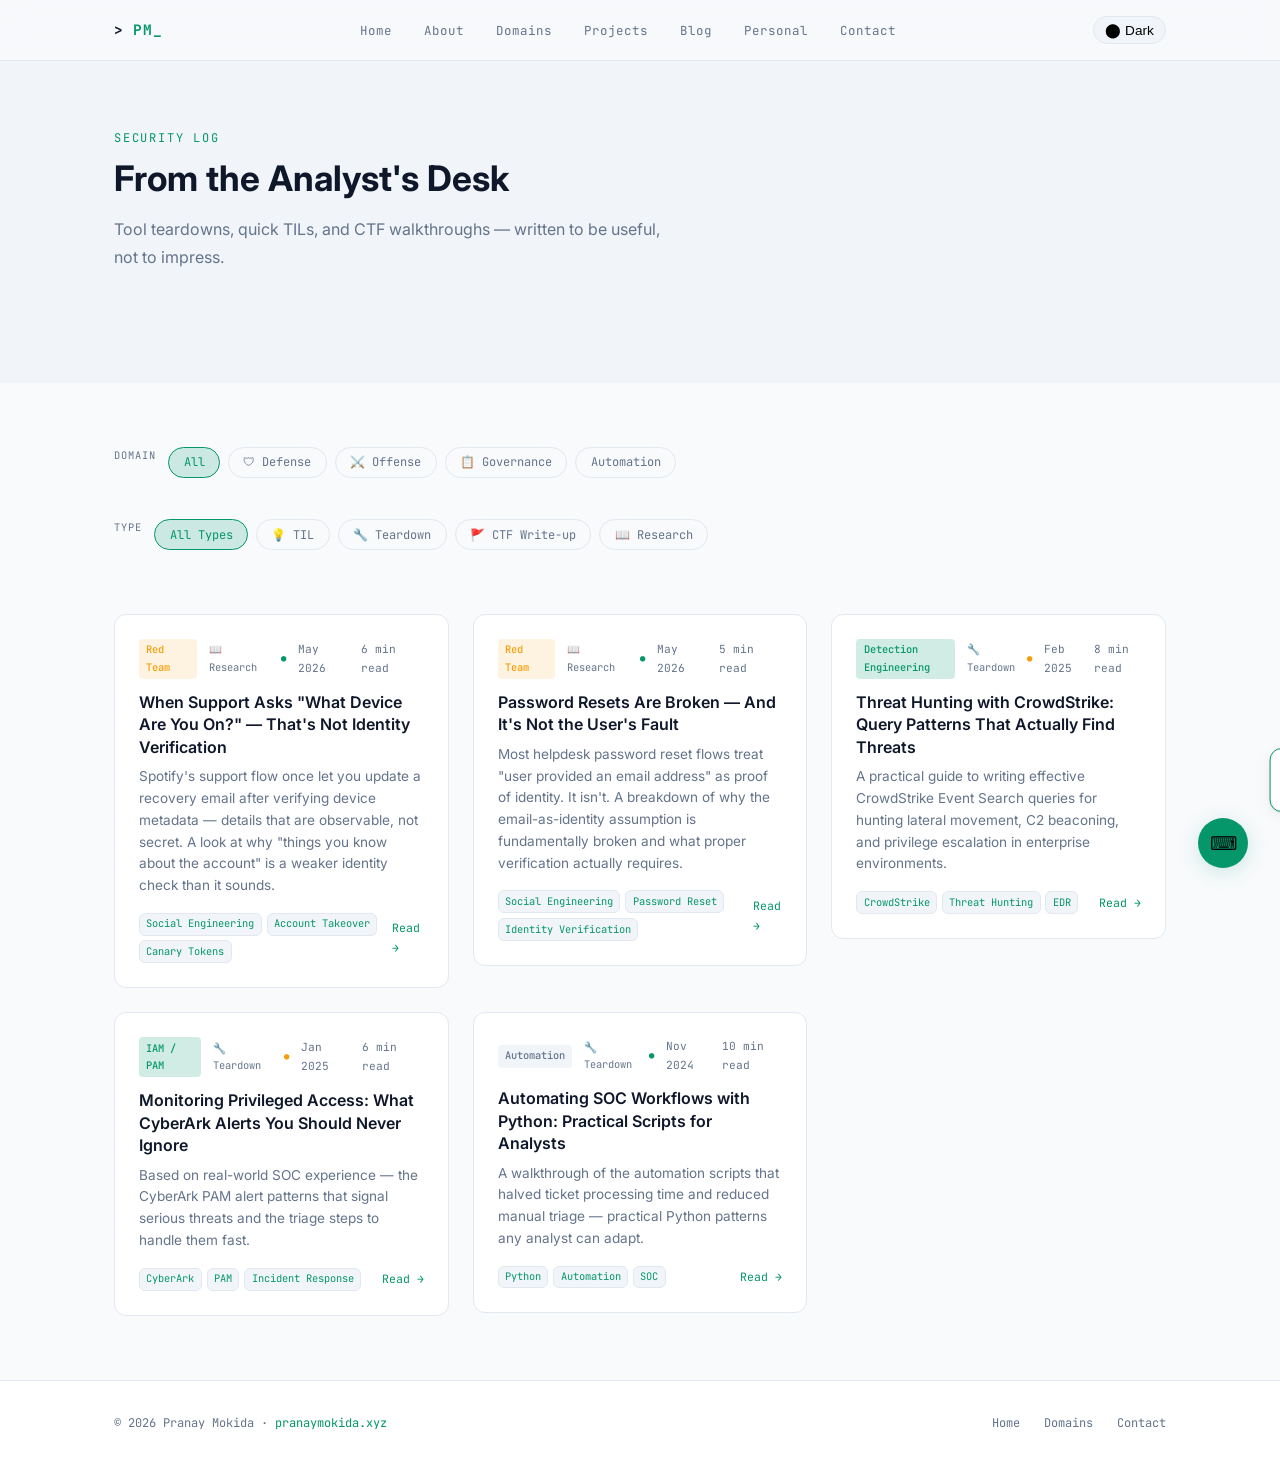
==== commit afe3452f: "Fix LinkedIn/social previews: individual HTML files per post with static OG tags LinkedIn and social" ====
--- a/blog.html
+++ b/blog.html
@@ -188,7 +188,7 @@
       var typeLabel   = TYPE_LABELS[p.type] || p.type || '';
       var diff        = p.difficulty || '';
       return '<div class="blog-card-wrap" data-domain="' + (p.domain || '') + '" data-type="' + (p.type || '') + '">' +
-        '<a href="post.html?slug=' + p.slug + '" class="blog-card">' +
+        '<a href="posts/' + p.slug + '.html" class="blog-card">' +
           '<div class="blog-card-meta">' +
             (domainLabel ? '<span class="blog-domain-badge blog-domain-badge--' + (DOMAIN_GROUP[p.domain] || 'other') + '">' + domainLabel + '</span>' : '') +
             (typeLabel   ? '<span class="blog-type-badge">' + typeLabel + '</span>' : '') +
--- a/css/style.css
+++ b/css/style.css
@@ -217,6 +217,13 @@
 
 .hero-content { position: relative; z-index: 2; }
 
+.hero-badges {
+  display: flex;
+  flex-wrap: wrap;
+  gap: 0.6rem;
+  margin-bottom: 1.5rem;
+}
+
 .hero-badge {
   display: inline-flex;
   align-items: center;
@@ -229,7 +236,12 @@
   font-size: 0.72rem;
   letter-spacing: 0.1em;
   color: var(--accent);
-  margin-bottom: 1.5rem;
+}
+
+.hero-badge--spec {
+  background: rgba(8, 145, 178, 0.1);
+  border-color: var(--accent2);
+  color: var(--accent2);
 }
 
 .status-dot {
@@ -607,6 +619,21 @@
   padding: 0.15rem 0.5rem;
   border-radius: 4px;
   margin-left: auto;
+}
+
+.timeline-type-badge {
+  font-family: var(--mono);
+  font-size: 0.6rem;
+  font-weight: 500;
+  text-transform: uppercase;
+  letter-spacing: 0.08em;
+  padding: 0.15rem 0.5rem;
+  border-radius: 20px;
+  background: rgba(8, 145, 178, 0.12);
+  color: var(--accent2);
+  border: 1px solid rgba(8, 145, 178, 0.3);
+  vertical-align: middle;
+  margin-left: 0.4rem;
 }
 
 .timeline-card {
